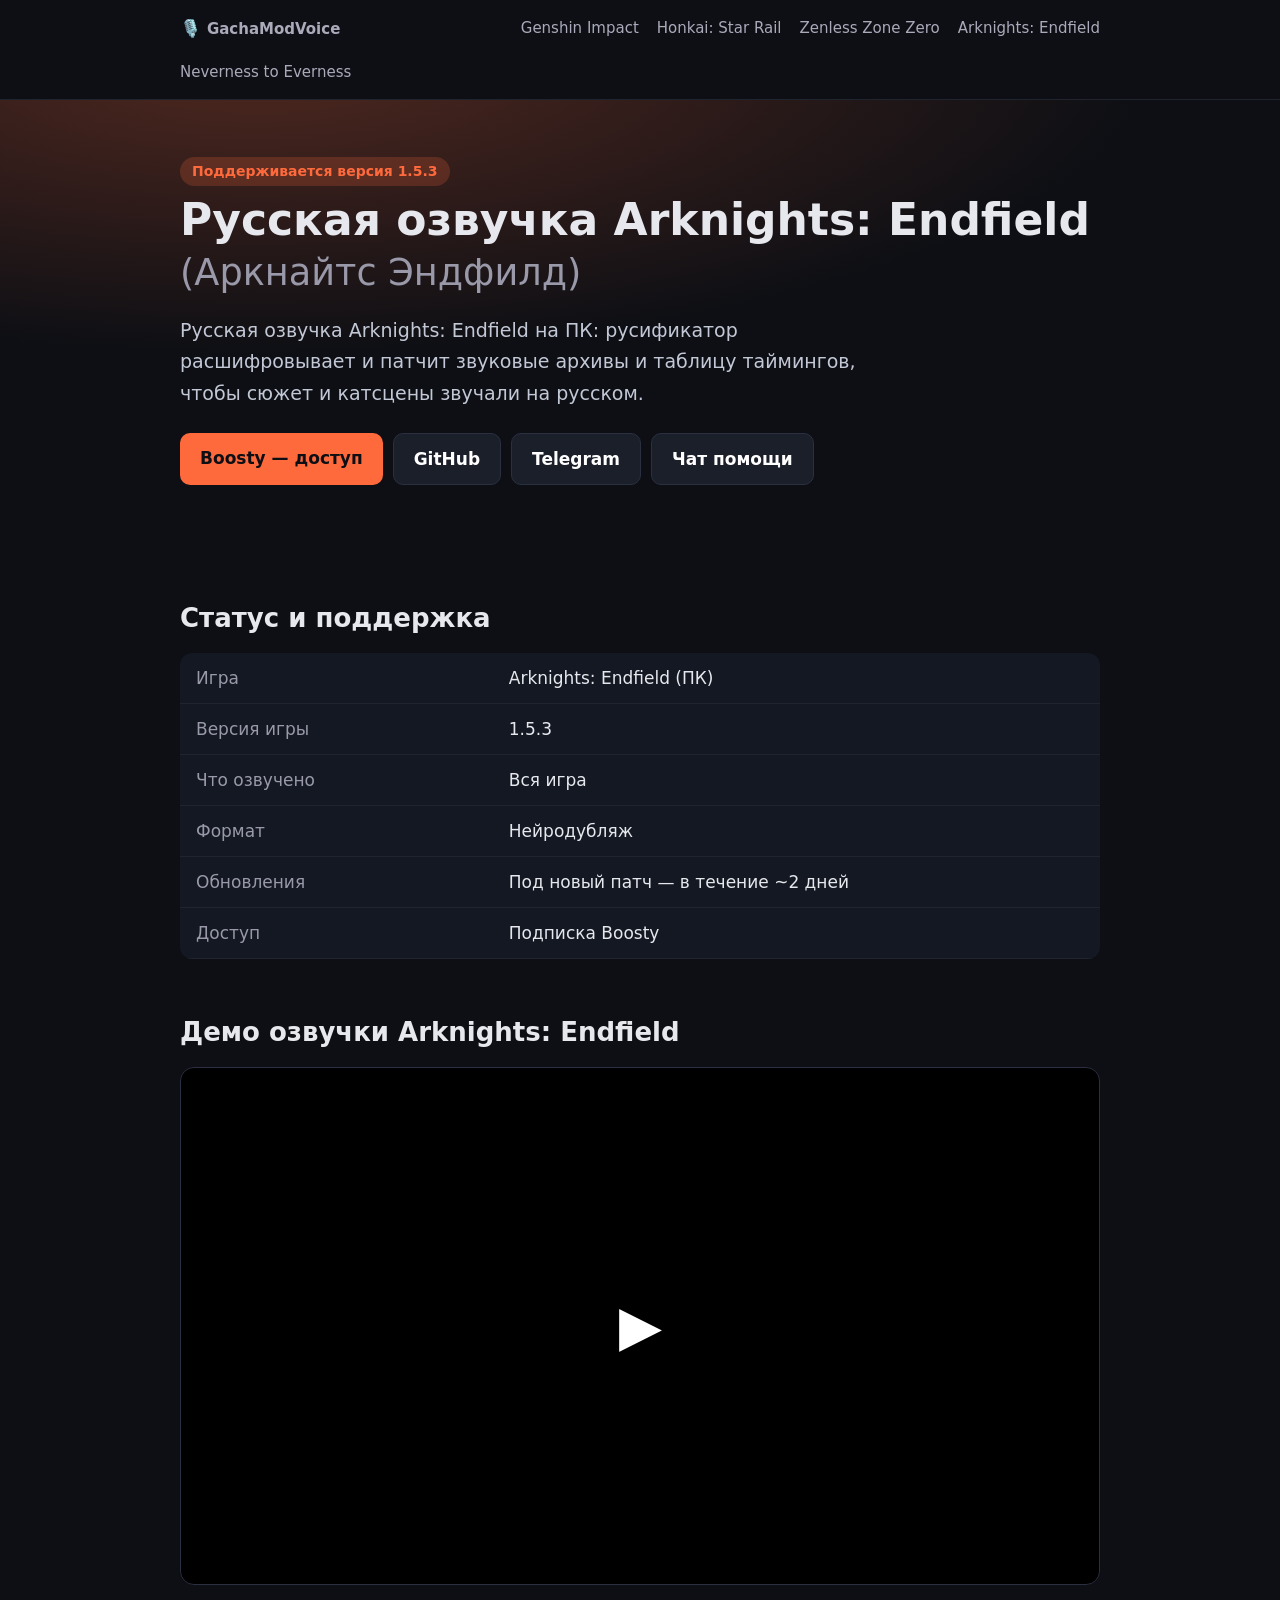
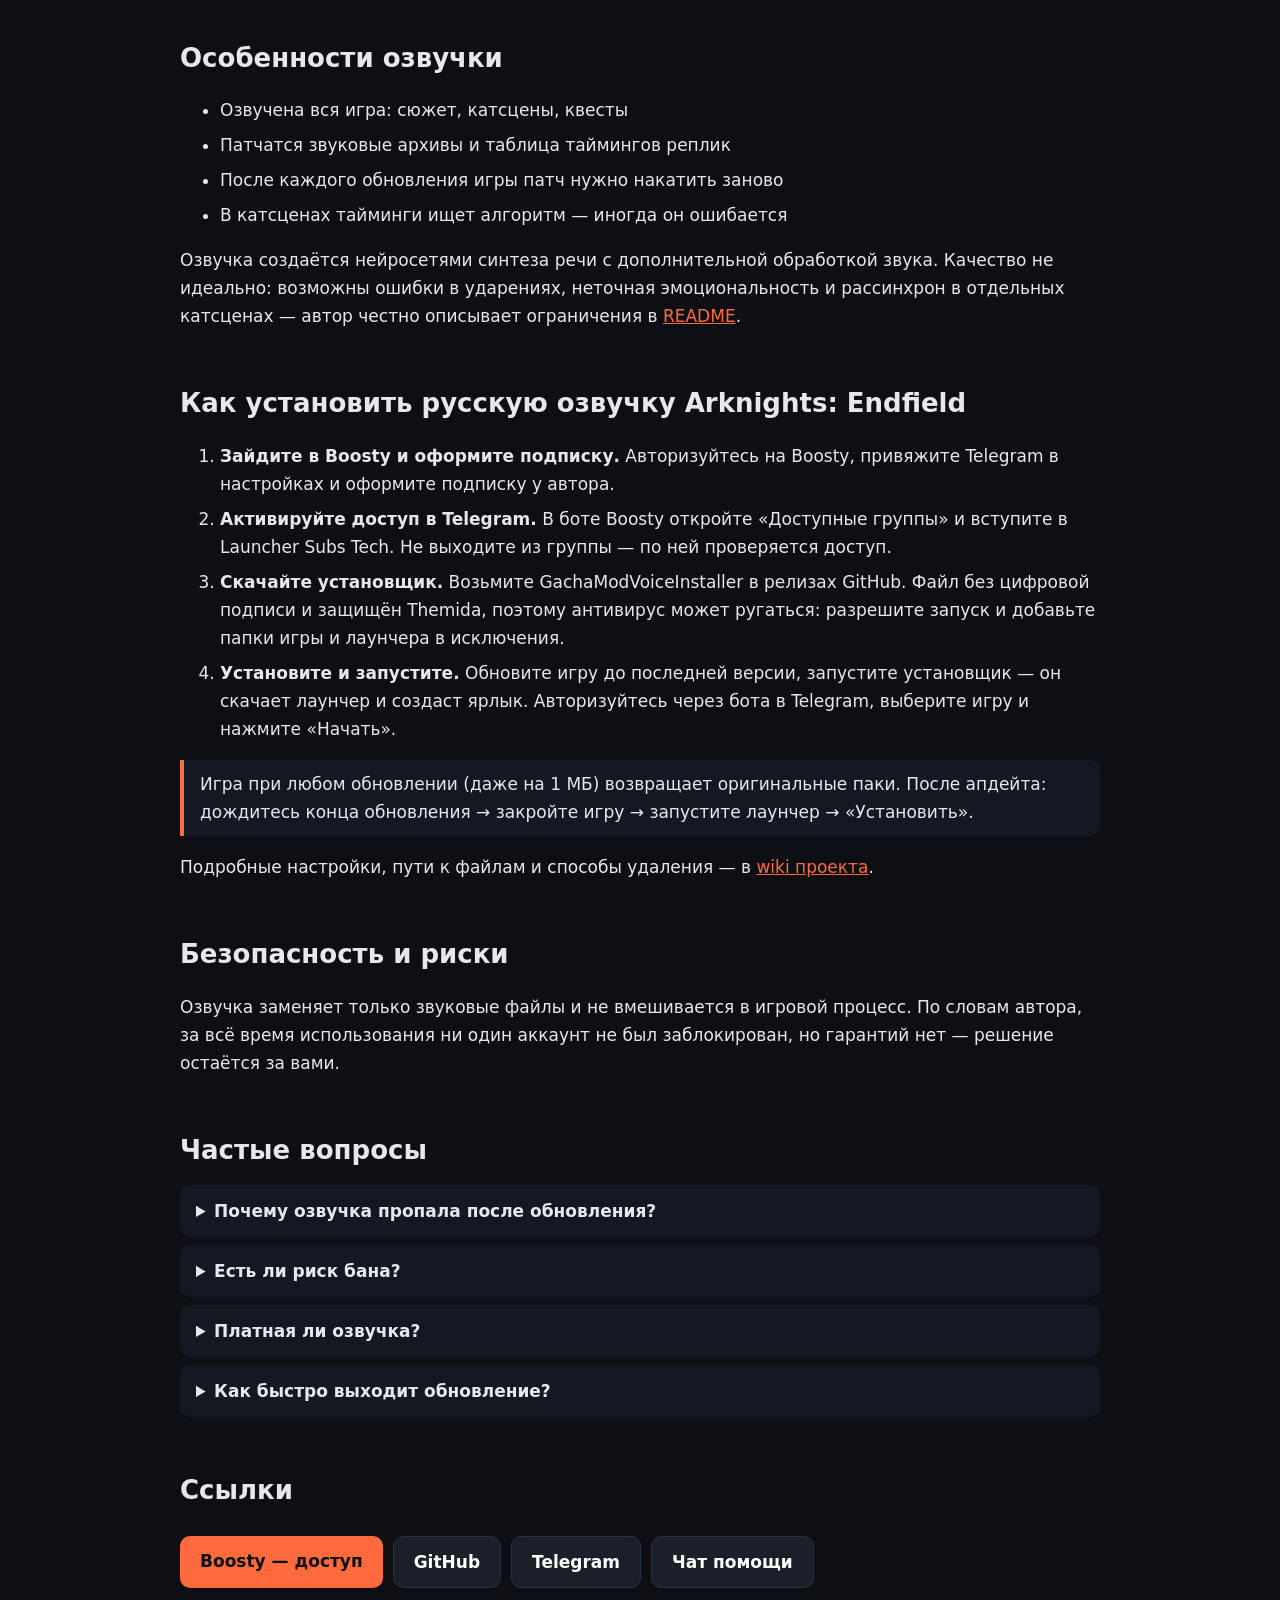
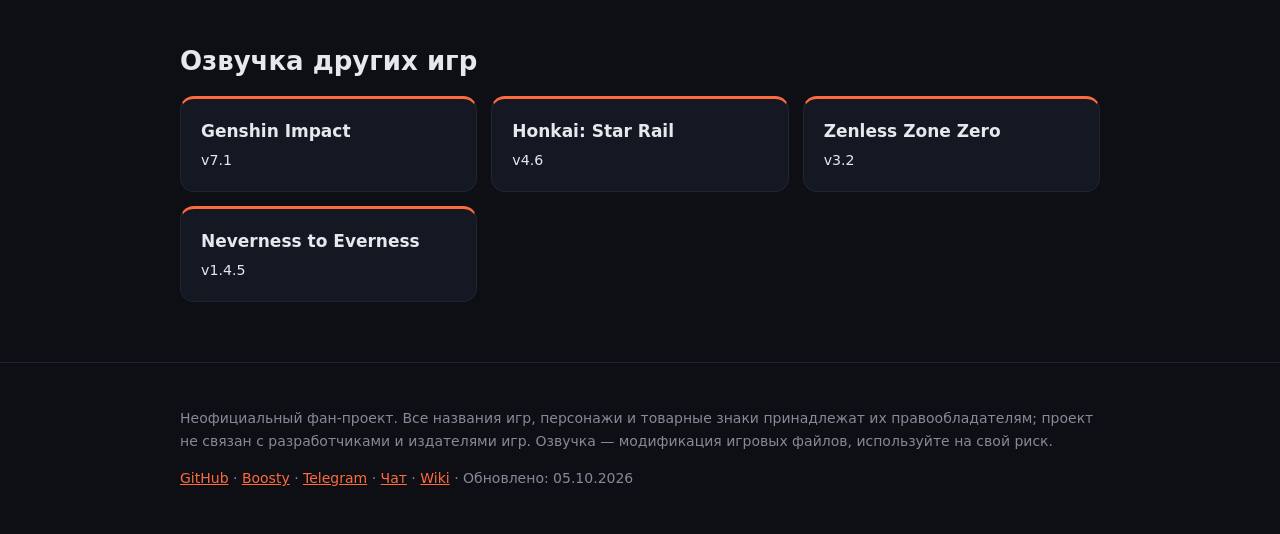
==== docs/arknights-endfield/index.html @ 2dc96213 "ап" ====
<!doctype html><html lang="ru"><head><meta charset="utf-8"><meta name="viewport" content="width=device-width,initial-scale=1">
<title>Русская озвучка Arknights: Endfield (Аркнайтс Эндфилд) на ПК — версия 1.5.3 | GachaModVoice</title><meta name="description" content="Русская нейроозвучка Arknights: Endfield на ПК: вся игра. Актуальная версия 1.5.3, демо, инструкция по установке, ссылки на Boosty, GitHub и Telegram."><link rel="canonical" href="https://kramar1337.github.io/GachaModVoice/arknights-endfield/">
<meta property="og:type" content="website"><meta property="og:locale" content="ru_RU"><meta property="og:title" content="Русская озвучка Arknights: Endfield (Аркнайтс Эндфилд) на ПК — версия 1.5.3 | GachaModVoice"><meta property="og:description" content="Русская нейроозвучка Arknights: Endfield на ПК: вся игра. Актуальная версия 1.5.3, демо, инструкция по установке, ссылки на Boosty, GitHub и Telegram."><meta property="og:url" content="https://kramar1337.github.io/GachaModVoice/arknights-endfield/">
<meta name="twitter:card" content="summary"><link rel="icon" href="data:image/svg+xml,%3Csvg xmlns='http://www.w3.org/2000/svg' viewBox='0 0 100 100'%3E%3Ctext y='.9em' font-size='90'%3E🎙️%3C/text%3E%3C/svg%3E">
<link rel="stylesheet" href="../assets/style.css"><script type="application/ld+json">[{"@context": "https://schema.org", "@type": "BreadcrumbList", "itemListElement": [{"@type": "ListItem", "position": 1, "name": "GachaModVoice", "item": "https://kramar1337.github.io/GachaModVoice/"}, {"@type": "ListItem", "position": 2, "name": "Озвучка Arknights: Endfield", "item": "https://kramar1337.github.io/GachaModVoice/arknights-endfield/"}]}, {"@context": "https://schema.org", "@type": "FAQPage", "mainEntity": [{"@type": "Question", "name": "Почему озвучка пропала после обновления?", "acceptedAnswer": {"@type": "Answer", "text": "Игра проверяет паки при каждом обновлении и возвращает оригинал. Закройте игру и снова нажмите «Установить» в лаунчере."}}, {"@type": "Question", "name": "Есть ли риск бана?", "acceptedAnswer": {"@type": "Answer", "text": "Hypergryph проверяет файлы чаще и по хешу, предупредительного бана, по словам автора, нет: при несовпадении игра обычно докачивает файлы. Гарантий нет."}}, {"@type": "Question", "name": "Платная ли озвучка?", "acceptedAnswer": {"@type": "Answer", "text": "Да, доступ к лаунчеру и готовым озвучкам открывает подписка на Boosty: она покрывает серверы, железо и разработку. Создателям контента автор выдаёт доступ бесплатно."}}, {"@type": "Question", "name": "Как быстро выходит обновление?", "acceptedAnswer": {"@type": "Answer", "text": "Когда выходит новая версия игры, озвучка обновляется под неё в течение примерно 2 дней."}}]}, {"@context": "https://schema.org", "@type": "WebPage", "name": "Русская озвучка Arknights: Endfield (Аркнайтс Эндфилд) на ПК — версия 1.5.3 | GachaModVoice", "description": "Русская нейроозвучка Arknights: Endfield на ПК: вся игра. Актуальная версия 1.5.3, демо, инструкция по установке, ссылки на Boosty, GitHub и Telegram.", "inLanguage": "ru", "dateModified": "2026-10-05", "url": "https://kramar1337.github.io/GachaModVoice/arknights-endfield/"}]</script></head><body><style>:root{--a:#ff6a3d}</style><header class="t"><div class="w"><b>🎙️ <a href="../">GachaModVoice</a></b><a href="../genshin-impact/">Genshin Impact</a><a href="../honkai-star-rail/">Honkai: Star Rail</a><a href="../zenless-zone-zero/">Zenless Zone Zero</a><a href="../arknights-endfield/">Arknights: Endfield</a><a href="../neverness-to-everness/">Neverness to Everness</a></div></header><main><section class="hero"><div class="w"><span class="badge">Поддерживается версия 1.5.3</span>
<h1>Русская озвучка Arknights: Endfield <small style="font-weight:400;color:#99a">(Аркнайтс Эндфилд)</small></h1><p class="lead">Русская озвучка Arknights: Endfield на ПК: русификатор расшифровывает и патчит звуковые архивы и таблицу таймингов, чтобы сюжет и катсцены звучали на русском.</p><div class="btns"><a class="btn p" href="https://boosty.to/kramar1337">Boosty — доступ</a><a class="btn" href="https://github.com/Kramar1337/GachaModVoice">GitHub</a><a class="btn" href="https://t.me/GachaModVoice">Telegram</a><a class="btn" href="https://t.me/GachaModVoiceChat">Чат помощи</a></div></div></section><div class="w">
<h2>Статус и поддержка</h2><table><tr><td>Игра</td><td>Arknights: Endfield (ПК)</td></tr><tr><td>Версия игры</td><td>1.5.3</td></tr><tr><td>Что озвучено</td><td>Вся игра</td></tr><tr><td>Формат</td><td>Нейродубляж</td></tr><tr><td>Обновления</td><td>Под новый патч — в течение ~2 дней</td></tr><tr><td>Доступ</td><td>Подписка Boosty</td></tr></table>
<h2>Демо озвучки Arknights: Endfield</h2><div class="demo" data-id="i5fQupyBqkA" style="background-image:url(https://i.ytimg.com/vi/i5fQupyBqkA/hqdefault.jpg)"><button aria-label="Смотреть демо озвучки Arknights: Endfield">▶</button></div>
<h2>Особенности озвучки</h2><ul class="f"><li>Озвучена вся игра: сюжет, катсцены, квесты</li><li>Патчатся звуковые архивы и таблица таймингов реплик</li><li>После каждого обновления игры патч нужно накатить заново</li><li>В катсценах тайминги ищет алгоритм — иногда он ошибается</li></ul>
<p>Озвучка создаётся нейросетями синтеза речи с дополнительной обработкой звука. Качество не идеально: возможны ошибки в ударениях, неточная эмоциональность и рассинхрон в отдельных катсценах — автор честно описывает ограничения в <a href="https://github.com/Kramar1337/GachaModVoice#readme">README</a>.</p>
<h2>Как установить русскую озвучку Arknights: Endfield</h2><ol><li><b>Зайдите в Boosty и оформите подписку.</b> Авторизуйтесь на Boosty, привяжите Telegram в настройках и оформите подписку у автора.</li><li><b>Активируйте доступ в Telegram.</b> В боте Boosty откройте «Доступные группы» и вступите в Launcher Subs Tech. Не выходите из группы — по ней проверяется доступ.</li><li><b>Скачайте установщик.</b> Возьмите GachaModVoiceInstaller в релизах GitHub. Файл без цифровой подписи и защищён Themida, поэтому антивирус может ругаться: разрешите запуск и добавьте папки игры и лаунчера в исключения.</li><li><b>Установите и запустите.</b> Обновите игру до последней версии, запустите установщик — он скачает лаунчер и создаст ярлык. Авторизуйтесь через бота в Telegram, выберите игру и нажмите «Начать».</li></ol><div class="note">Игра при любом обновлении (даже на 1 МБ) возвращает оригинальные паки. После апдейта: дождитесь конца обновления → закройте игру → запустите лаунчер → «Установить».</div>
<p>Подробные настройки, пути к файлам и способы удаления — в <a href="https://github.com/Kramar1337/GachaModVoice/wiki">wiki проекта</a>.</p>
<h2>Безопасность и риски</h2><p>Озвучка заменяет только звуковые файлы и не вмешивается в игровой процесс. По словам автора, за всё время использования ни один аккаунт не был заблокирован, но гарантий нет — решение остаётся за вами.</p>
<h2>Частые вопросы</h2><details><summary>Почему озвучка пропала после обновления?</summary><p>Игра проверяет паки при каждом обновлении и возвращает оригинал. Закройте игру и снова нажмите «Установить» в лаунчере.</p></details><details><summary>Есть ли риск бана?</summary><p>Hypergryph проверяет файлы чаще и по хешу, предупредительного бана, по словам автора, нет: при несовпадении игра обычно докачивает файлы. Гарантий нет.</p></details><details><summary>Платная ли озвучка?</summary><p>Да, доступ к лаунчеру и готовым озвучкам открывает подписка на Boosty: она покрывает серверы, железо и разработку. Создателям контента автор выдаёт доступ бесплатно.</p></details><details><summary>Как быстро выходит обновление?</summary><p>Когда выходит новая версия игры, озвучка обновляется под неё в течение примерно 2 дней.</p></details><h2>Ссылки</h2><div class="btns"><a class="btn p" href="https://boosty.to/kramar1337">Boosty — доступ</a><a class="btn" href="https://github.com/Kramar1337/GachaModVoice">GitHub</a><a class="btn" href="https://t.me/GachaModVoice">Telegram</a><a class="btn" href="https://t.me/GachaModVoiceChat">Чат помощи</a></div>
<h2>Озвучка других игр</h2><div class="grid" style="--c:#ff6a3d"><a class="card" href="../genshin-impact/"><b>Genshin Impact</b><br><small>v7.1</small></a><a class="card" href="../honkai-star-rail/"><b>Honkai: Star Rail</b><br><small>v4.6</small></a><a class="card" href="../zenless-zone-zero/"><b>Zenless Zone Zero</b><br><small>v3.2</small></a><a class="card" href="../neverness-to-everness/"><b>Neverness to Everness</b><br><small>v1.4.5</small></a></div></div></main><footer><div class="w"><p>Неофициальный фан-проект. Все названия игр, персонажи и товарные знаки принадлежат их правообладателям; проект не связан с разработчиками и издателями игр. Озвучка — модификация игровых файлов, используйте на свой риск.</p>
<p><a href="https://github.com/Kramar1337/GachaModVoice">GitHub</a> · <a href="https://boosty.to/kramar1337">Boosty</a> · <a href="https://t.me/GachaModVoice">Telegram</a> · <a href="https://t.me/GachaModVoiceChat">Чат</a> · <a href="https://github.com/Kramar1337/GachaModVoice/wiki">Wiki</a> · Обновлено: 05.10.2026</p></div></footer></body></html><script>document.querySelectorAll('.demo').forEach(function(e){e.onclick=function(){e.innerHTML='<iframe src="https://www.youtube-nocookie.com/embed/'+e.dataset.id+'?autoplay=1" allow="autoplay;encrypted-media;fullscreen" allowfullscreen title="Демо озвучки"></iframe>'}})</script>
---- docs/assets/style.css ----
*{box-sizing:border-box}html{scroll-behavior:smooth}body{margin:0;font:17px/1.65 system-ui,-apple-system,"Segoe UI",Roboto,sans-serif;background:#0d0f14;color:#e6e8ee}
:root{--a:#8b9bff}a{color:var(--a)}.w{max-width:960px;margin:0 auto;padding:0 20px}
header.t{border-bottom:1px solid #20242e}header.t .w{display:flex;gap:18px;align-items:center;flex-wrap:wrap;padding:14px 20px}
header.t b{margin-right:auto}header.t a{color:#aab;text-decoration:none;font-size:15px}
.hero{padding:56px 0 36px;background:radial-gradient(900px 300px at 20% -10%,color-mix(in srgb,var(--a) 28%,transparent),transparent)}
h1{font-size:clamp(28px,5vw,44px);line-height:1.15;margin:.2em 0}h2{margin:2em 0 .5em;font-size:26px}
.lead{font-size:19px;color:#c3c8d6;max-width:720px}.badge{display:inline-block;padding:3px 12px;border-radius:99px;background:color-mix(in srgb,var(--a) 20%,transparent);color:var(--a);font-size:14px;font-weight:600}
.btns{display:flex;gap:10px;flex-wrap:wrap;margin:24px 0}.btn{padding:11px 20px;border-radius:10px;background:#1b1f2a;color:#fff;text-decoration:none;font-weight:600;border:1px solid #2a3040}
.btn.p{background:var(--a);color:#0d0f14;border:0}.btn:hover{filter:brightness(1.15)}
table{width:100%;border-collapse:collapse;background:#141822;border-radius:12px;overflow:hidden}td{padding:11px 16px;border-bottom:1px solid #20242e}td:first-child{color:#99a;width:34%}
.demo{position:relative;aspect-ratio:16/9;background:#000 center/cover;border-radius:14px;overflow:hidden;border:1px solid #2a3040}.demo button{position:absolute;inset:0;width:100%;border:0;background:rgba(0,0,0,.35);color:#fff;font-size:56px;cursor:pointer}.demo iframe{width:100%;height:100%;border:0}
ul.f li,ol li{margin:.4em 0}.card{background:#141822;border:1px solid #20242e;border-radius:14px;padding:18px 20px}
.note{border-left:4px solid var(--a);padding:10px 16px;background:#141822;border-radius:0 10px 10px 0;margin:16px 0}
details{background:#141822;border-radius:10px;padding:12px 16px;margin:8px 0}summary{cursor:pointer;font-weight:600}
.grid{display:grid;grid-template-columns:repeat(auto-fit,minmax(260px,1fr));gap:14px}.grid a.card{text-decoration:none;color:inherit;border-top:3px solid var(--c)}.grid a.card:hover{background:#1a1f2b}
footer{margin-top:60px;padding:30px 0;border-top:1px solid #20242e;color:#889;font-size:14px}
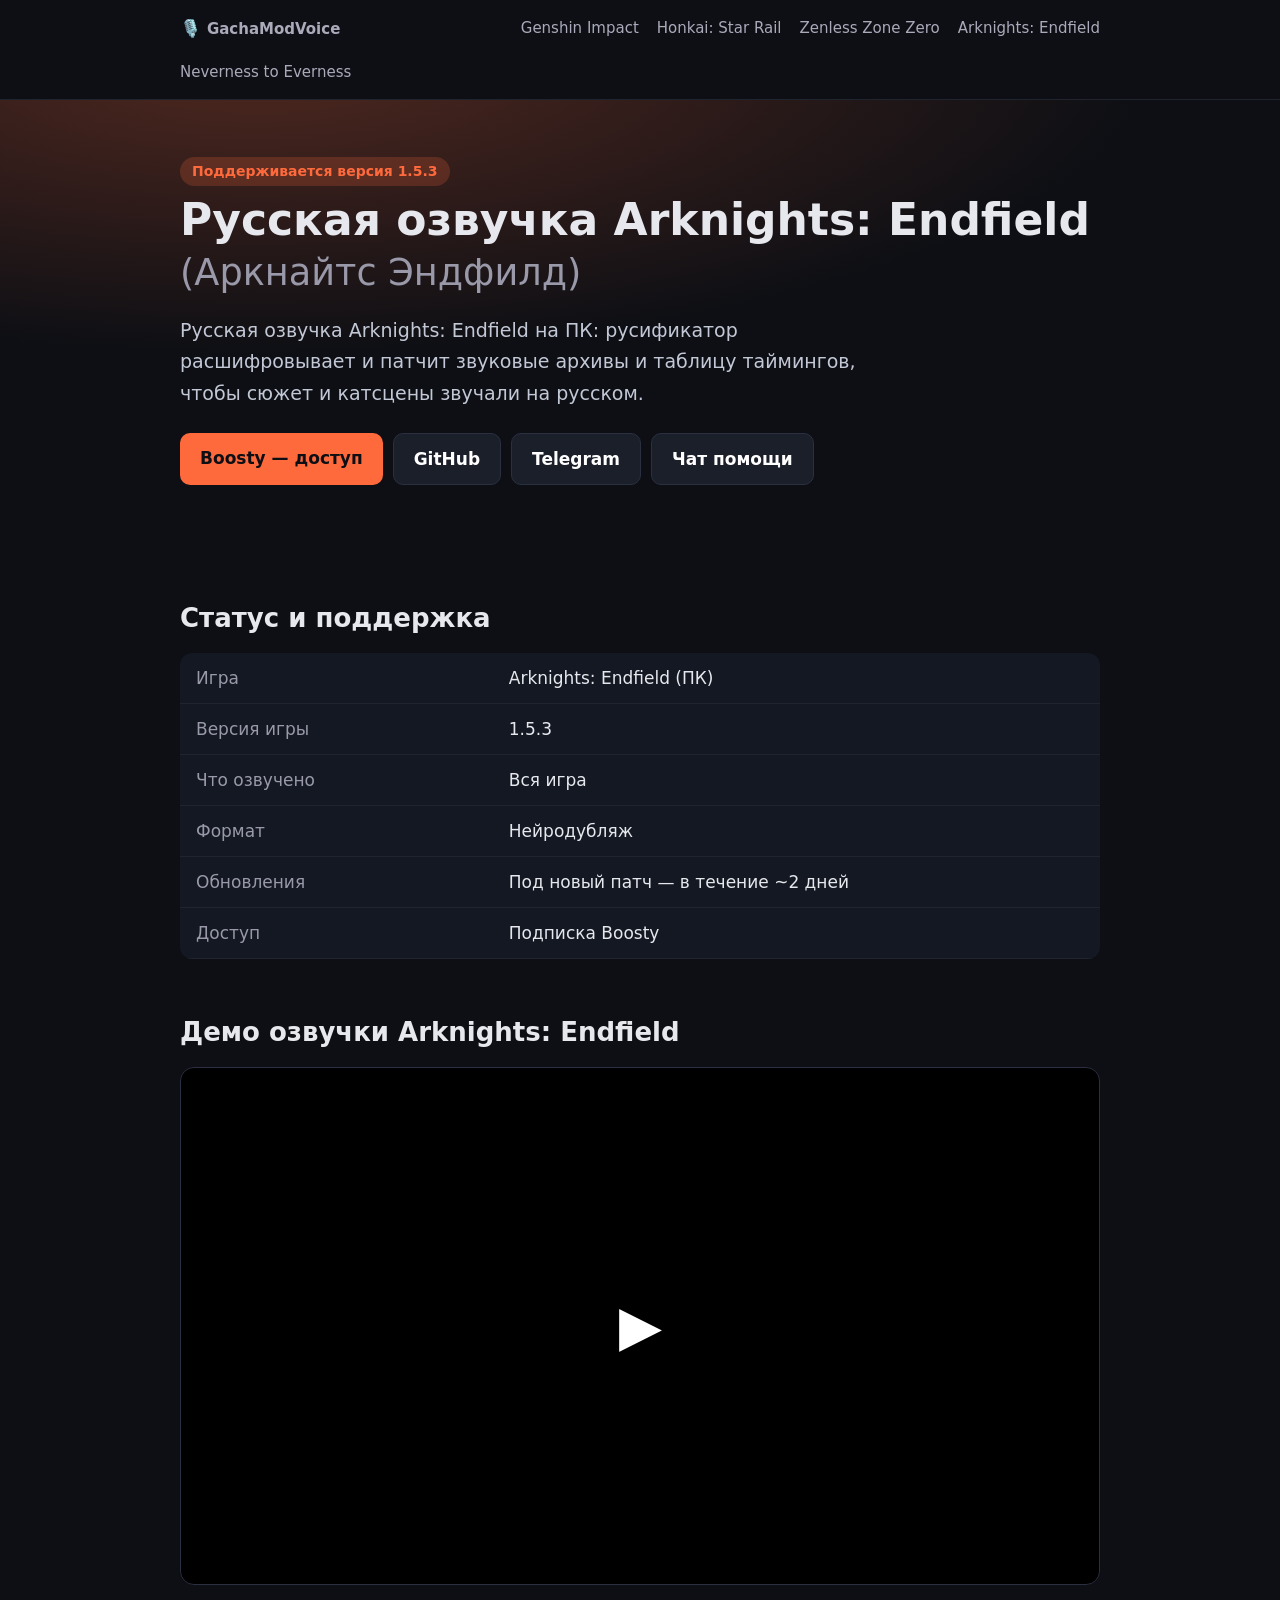
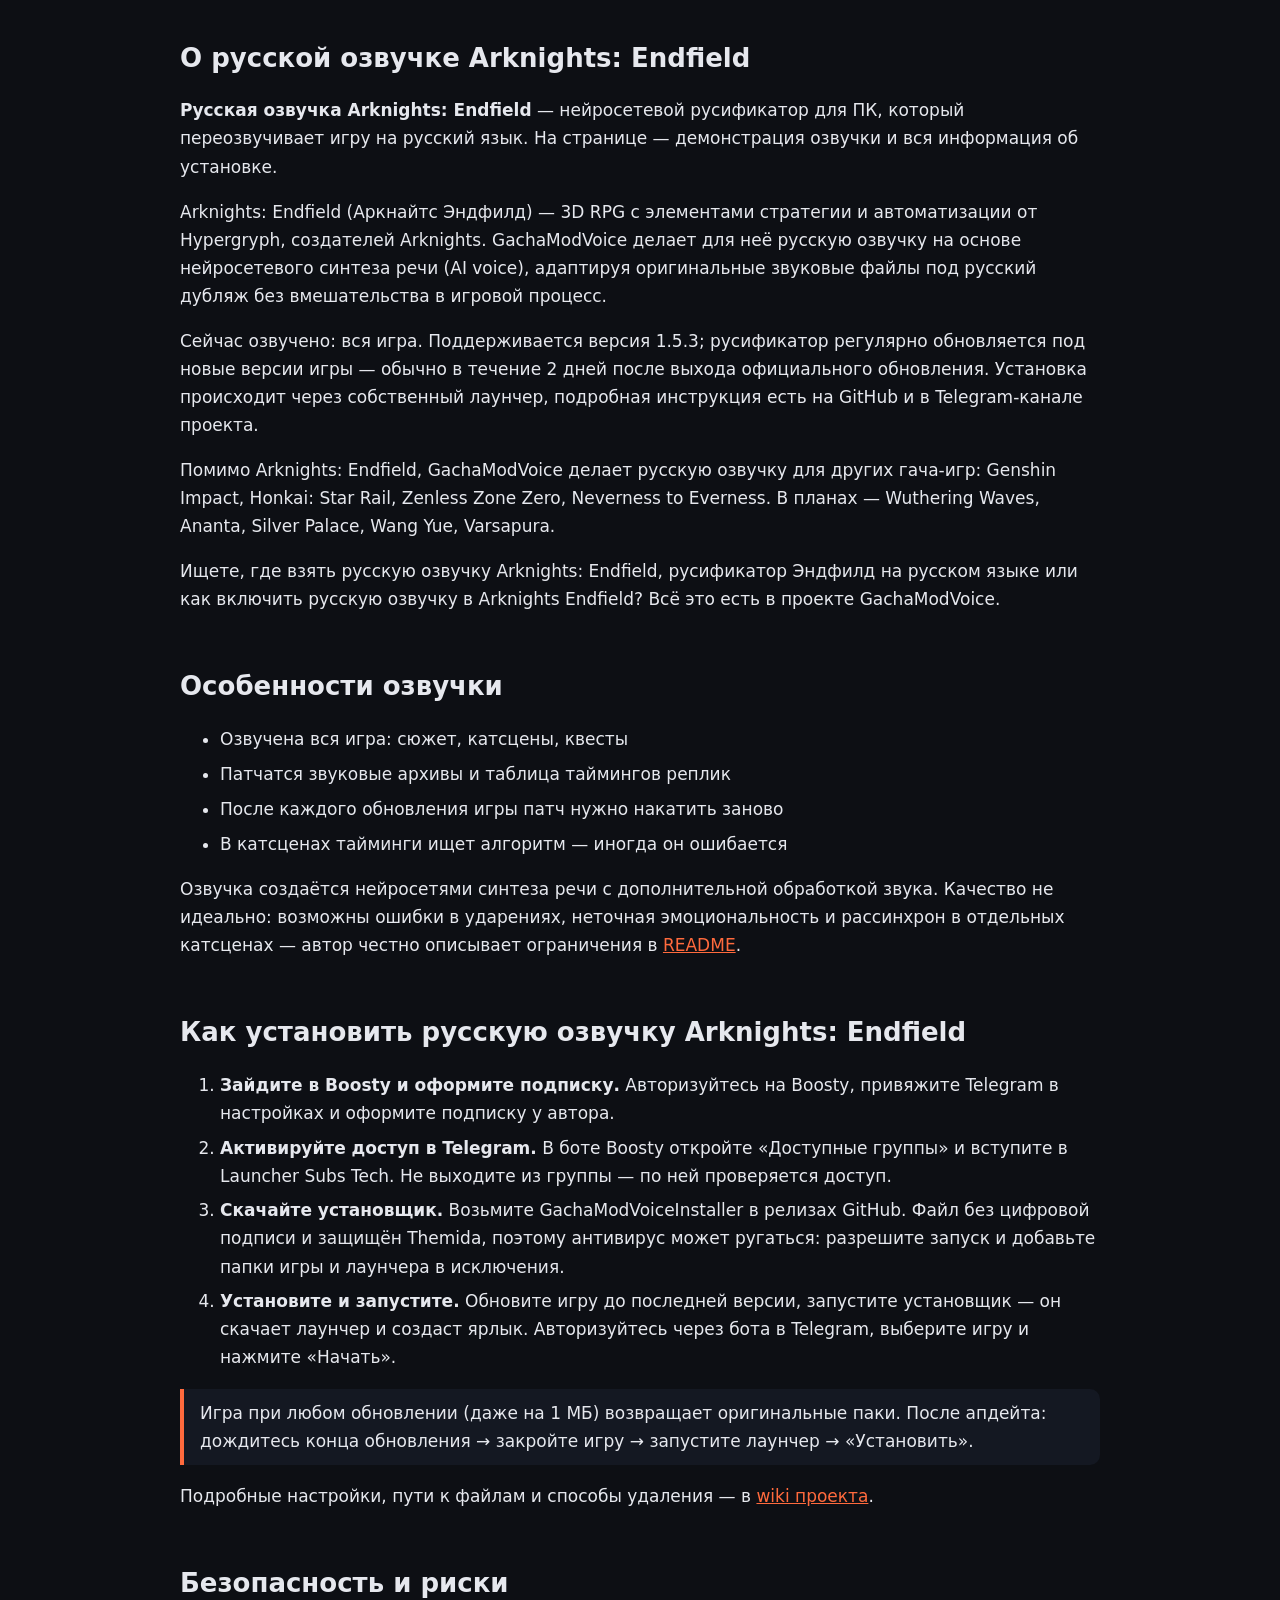
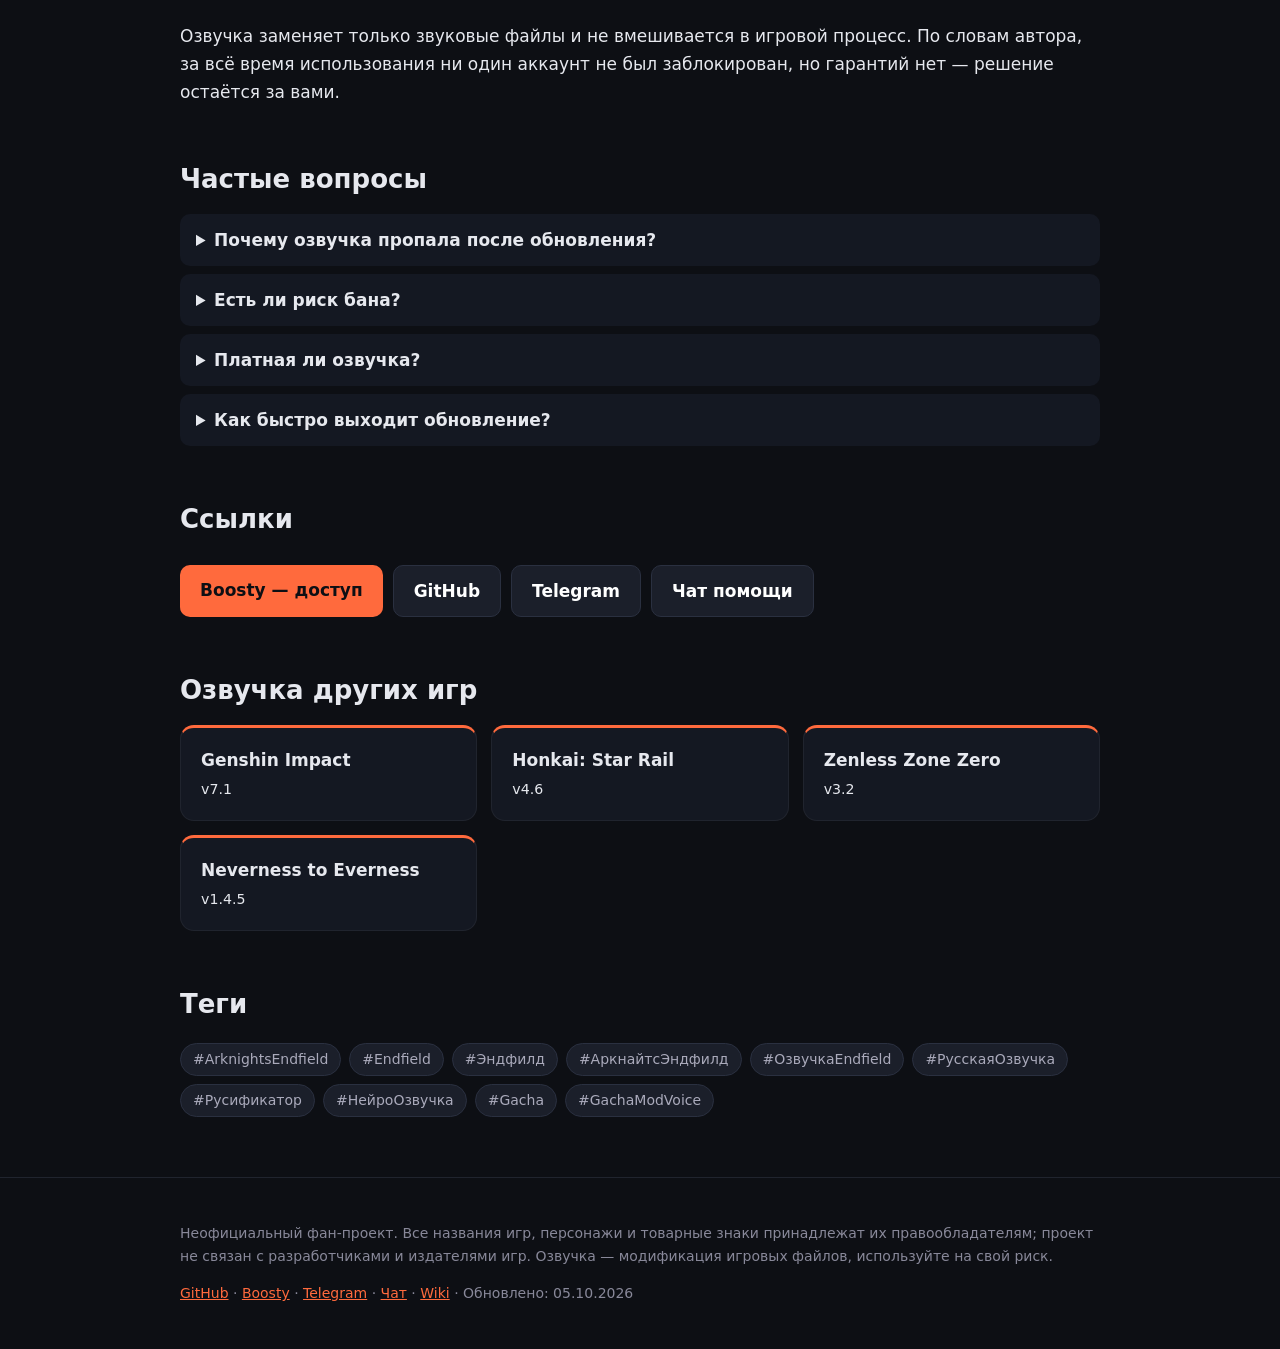
==== commit 6f8dc60c: "уп" ====
--- a/docs/arknights-endfield/index.html
+++ b/docs/arknights-endfield/index.html
@@ -5,12 +5,12 @@
 <link rel="stylesheet" href="../assets/style.css"><script type="application/ld+json">[{"@context": "https://schema.org", "@type": "BreadcrumbList", "itemListElement": [{"@type": "ListItem", "position": 1, "name": "GachaModVoice", "item": "https://kramar1337.github.io/GachaModVoice/"}, {"@type": "ListItem", "position": 2, "name": "Озвучка Arknights: Endfield", "item": "https://kramar1337.github.io/GachaModVoice/arknights-endfield/"}]}, {"@context": "https://schema.org", "@type": "FAQPage", "mainEntity": [{"@type": "Question", "name": "Почему озвучка пропала после обновления?", "acceptedAnswer": {"@type": "Answer", "text": "Игра проверяет паки при каждом обновлении и возвращает оригинал. Закройте игру и снова нажмите «Установить» в лаунчере."}}, {"@type": "Question", "name": "Есть ли риск бана?", "acceptedAnswer": {"@type": "Answer", "text": "Hypergryph проверяет файлы чаще и по хешу, предупредительного бана, по словам автора, нет: при несовпадении игра обычно докачивает файлы. Гарантий нет."}}, {"@type": "Question", "name": "Платная ли озвучка?", "acceptedAnswer": {"@type": "Answer", "text": "Да, доступ к лаунчеру и готовым озвучкам открывает подписка на Boosty: она покрывает серверы, железо и разработку. Создателям контента автор выдаёт доступ бесплатно."}}, {"@type": "Question", "name": "Как быстро выходит обновление?", "acceptedAnswer": {"@type": "Answer", "text": "Когда выходит новая версия игры, озвучка обновляется под неё в течение примерно 2 дней."}}]}, {"@context": "https://schema.org", "@type": "WebPage", "name": "Русская озвучка Arknights: Endfield (Аркнайтс Эндфилд) на ПК — версия 1.5.3 | GachaModVoice", "description": "Русская нейроозвучка Arknights: Endfield на ПК: вся игра. Актуальная версия 1.5.3, демо, инструкция по установке, ссылки на Boosty, GitHub и Telegram.", "inLanguage": "ru", "dateModified": "2026-10-05", "url": "https://kramar1337.github.io/GachaModVoice/arknights-endfield/"}]</script></head><body><style>:root{--a:#ff6a3d}</style><header class="t"><div class="w"><b>🎙️ <a href="../">GachaModVoice</a></b><a href="../genshin-impact/">Genshin Impact</a><a href="../honkai-star-rail/">Honkai: Star Rail</a><a href="../zenless-zone-zero/">Zenless Zone Zero</a><a href="../arknights-endfield/">Arknights: Endfield</a><a href="../neverness-to-everness/">Neverness to Everness</a></div></header><main><section class="hero"><div class="w"><span class="badge">Поддерживается версия 1.5.3</span>
 <h1>Русская озвучка Arknights: Endfield <small style="font-weight:400;color:#99a">(Аркнайтс Эндфилд)</small></h1><p class="lead">Русская озвучка Arknights: Endfield на ПК: русификатор расшифровывает и патчит звуковые архивы и таблицу таймингов, чтобы сюжет и катсцены звучали на русском.</p><div class="btns"><a class="btn p" href="https://boosty.to/kramar1337">Boosty — доступ</a><a class="btn" href="https://github.com/Kramar1337/GachaModVoice">GitHub</a><a class="btn" href="https://t.me/GachaModVoice">Telegram</a><a class="btn" href="https://t.me/GachaModVoiceChat">Чат помощи</a></div></div></section><div class="w">
 <h2>Статус и поддержка</h2><table><tr><td>Игра</td><td>Arknights: Endfield (ПК)</td></tr><tr><td>Версия игры</td><td>1.5.3</td></tr><tr><td>Что озвучено</td><td>Вся игра</td></tr><tr><td>Формат</td><td>Нейродубляж</td></tr><tr><td>Обновления</td><td>Под новый патч — в течение ~2 дней</td></tr><tr><td>Доступ</td><td>Подписка Boosty</td></tr></table>
-<h2>Демо озвучки Arknights: Endfield</h2><div class="demo" data-id="i5fQupyBqkA" style="background-image:url(https://i.ytimg.com/vi/i5fQupyBqkA/hqdefault.jpg)"><button aria-label="Смотреть демо озвучки Arknights: Endfield">▶</button></div>
-<h2>Особенности озвучки</h2><ul class="f"><li>Озвучена вся игра: сюжет, катсцены, квесты</li><li>Патчатся звуковые архивы и таблица таймингов реплик</li><li>После каждого обновления игры патч нужно накатить заново</li><li>В катсценах тайминги ищет алгоритм — иногда он ошибается</li></ul>
+<h2>Демо озвучки Arknights: Endfield</h2><div class="demo" data-id="ivPULyW8lEM" style="background-image:url(https://i.ytimg.com/vi/ivPULyW8lEM/hqdefault.jpg)"><button aria-label="Смотреть демо озвучки Arknights: Endfield">▶</button></div>
+<h2>О русской озвучке Arknights: Endfield</h2><p><b>Русская озвучка Arknights: Endfield</b> — нейросетевой русификатор для ПК, который переозвучивает игру на русский язык. На странице — демонстрация озвучки и вся информация об установке.</p><p>Arknights: Endfield (Аркнайтс Эндфилд) — 3D RPG с элементами стратегии и автоматизации от Hypergryph, создателей Arknights. GachaModVoice делает для неё русскую озвучку на основе нейросетевого синтеза речи (AI voice), адаптируя оригинальные звуковые файлы под русский дубляж без вмешательства в игровой процесс.</p><p>Сейчас озвучено: вся игра. Поддерживается версия 1.5.3; русификатор регулярно обновляется под новые версии игры — обычно в течение 2 дней после выхода официального обновления. Установка происходит через собственный лаунчер, подробная инструкция есть на GitHub и в Telegram-канале проекта.</p><p>Помимо Arknights: Endfield, GachaModVoice делает русскую озвучку для других гача-игр: Genshin Impact, Honkai: Star Rail, Zenless Zone Zero, Neverness to Everness. В планах — Wuthering Waves, Ananta, Silver Palace, Wang Yue, Varsapura.</p><p>Ищете, где взять русскую озвучку Arknights: Endfield, русификатор Эндфилд на русском языке или как включить русскую озвучку в Arknights Endfield? Всё это есть в проекте GachaModVoice.</p><h2>Особенности озвучки</h2><ul class="f"><li>Озвучена вся игра: сюжет, катсцены, квесты</li><li>Патчатся звуковые архивы и таблица таймингов реплик</li><li>После каждого обновления игры патч нужно накатить заново</li><li>В катсценах тайминги ищет алгоритм — иногда он ошибается</li></ul>
 <p>Озвучка создаётся нейросетями синтеза речи с дополнительной обработкой звука. Качество не идеально: возможны ошибки в ударениях, неточная эмоциональность и рассинхрон в отдельных катсценах — автор честно описывает ограничения в <a href="https://github.com/Kramar1337/GachaModVoice#readme">README</a>.</p>
 <h2>Как установить русскую озвучку Arknights: Endfield</h2><ol><li><b>Зайдите в Boosty и оформите подписку.</b> Авторизуйтесь на Boosty, привяжите Telegram в настройках и оформите подписку у автора.</li><li><b>Активируйте доступ в Telegram.</b> В боте Boosty откройте «Доступные группы» и вступите в Launcher Subs Tech. Не выходите из группы — по ней проверяется доступ.</li><li><b>Скачайте установщик.</b> Возьмите GachaModVoiceInstaller в релизах GitHub. Файл без цифровой подписи и защищён Themida, поэтому антивирус может ругаться: разрешите запуск и добавьте папки игры и лаунчера в исключения.</li><li><b>Установите и запустите.</b> Обновите игру до последней версии, запустите установщик — он скачает лаунчер и создаст ярлык. Авторизуйтесь через бота в Telegram, выберите игру и нажмите «Начать».</li></ol><div class="note">Игра при любом обновлении (даже на 1 МБ) возвращает оригинальные паки. После апдейта: дождитесь конца обновления → закройте игру → запустите лаунчер → «Установить».</div>
 <p>Подробные настройки, пути к файлам и способы удаления — в <a href="https://github.com/Kramar1337/GachaModVoice/wiki">wiki проекта</a>.</p>
 <h2>Безопасность и риски</h2><p>Озвучка заменяет только звуковые файлы и не вмешивается в игровой процесс. По словам автора, за всё время использования ни один аккаунт не был заблокирован, но гарантий нет — решение остаётся за вами.</p>
 <h2>Частые вопросы</h2><details><summary>Почему озвучка пропала после обновления?</summary><p>Игра проверяет паки при каждом обновлении и возвращает оригинал. Закройте игру и снова нажмите «Установить» в лаунчере.</p></details><details><summary>Есть ли риск бана?</summary><p>Hypergryph проверяет файлы чаще и по хешу, предупредительного бана, по словам автора, нет: при несовпадении игра обычно докачивает файлы. Гарантий нет.</p></details><details><summary>Платная ли озвучка?</summary><p>Да, доступ к лаунчеру и готовым озвучкам открывает подписка на Boosty: она покрывает серверы, железо и разработку. Создателям контента автор выдаёт доступ бесплатно.</p></details><details><summary>Как быстро выходит обновление?</summary><p>Когда выходит новая версия игры, озвучка обновляется под неё в течение примерно 2 дней.</p></details><h2>Ссылки</h2><div class="btns"><a class="btn p" href="https://boosty.to/kramar1337">Boosty — доступ</a><a class="btn" href="https://github.com/Kramar1337/GachaModVoice">GitHub</a><a class="btn" href="https://t.me/GachaModVoice">Telegram</a><a class="btn" href="https://t.me/GachaModVoiceChat">Чат помощи</a></div>
-<h2>Озвучка других игр</h2><div class="grid" style="--c:#ff6a3d"><a class="card" href="../genshin-impact/"><b>Genshin Impact</b><br><small>v7.1</small></a><a class="card" href="../honkai-star-rail/"><b>Honkai: Star Rail</b><br><small>v4.6</small></a><a class="card" href="../zenless-zone-zero/"><b>Zenless Zone Zero</b><br><small>v3.2</small></a><a class="card" href="../neverness-to-everness/"><b>Neverness to Everness</b><br><small>v1.4.5</small></a></div></div></main><footer><div class="w"><p>Неофициальный фан-проект. Все названия игр, персонажи и товарные знаки принадлежат их правообладателям; проект не связан с разработчиками и издателями игр. Озвучка — модификация игровых файлов, используйте на свой риск.</p>
+<h2>Озвучка других игр</h2><div class="grid" style="--c:#ff6a3d"><a class="card" href="../genshin-impact/"><b>Genshin Impact</b><br><small>v7.1</small></a><a class="card" href="../honkai-star-rail/"><b>Honkai: Star Rail</b><br><small>v4.6</small></a><a class="card" href="../zenless-zone-zero/"><b>Zenless Zone Zero</b><br><small>v3.2</small></a><a class="card" href="../neverness-to-everness/"><b>Neverness to Everness</b><br><small>v1.4.5</small></a></div><h2>Теги</h2><p class="tags"><span>#ArknightsEndfield</span><span>#Endfield</span><span>#Эндфилд</span><span>#АркнайтсЭндфилд</span><span>#ОзвучкаEndfield</span><span>#РусскаяОзвучка</span><span>#Русификатор</span><span>#НейроОзвучка</span><span>#Gacha</span><span>#GachaModVoice</span></p></div></main><footer><div class="w"><p>Неофициальный фан-проект. Все названия игр, персонажи и товарные знаки принадлежат их правообладателям; проект не связан с разработчиками и издателями игр. Озвучка — модификация игровых файлов, используйте на свой риск.</p>
 <p><a href="https://github.com/Kramar1337/GachaModVoice">GitHub</a> · <a href="https://boosty.to/kramar1337">Boosty</a> · <a href="https://t.me/GachaModVoice">Telegram</a> · <a href="https://t.me/GachaModVoiceChat">Чат</a> · <a href="https://github.com/Kramar1337/GachaModVoice/wiki">Wiki</a> · Обновлено: 05.10.2026</p></div></footer></body></html><script>document.querySelectorAll('.demo').forEach(function(e){e.onclick=function(){e.innerHTML='<iframe src="https://www.youtube-nocookie.com/embed/'+e.dataset.id+'?autoplay=1" allow="autoplay;encrypted-media;fullscreen" allowfullscreen title="Демо озвучки"></iframe>'}})</script>
--- a/docs/assets/style.css
+++ b/docs/assets/style.css
@@ -13,4 +13,5 @@
 .note{border-left:4px solid var(--a);padding:10px 16px;background:#141822;border-radius:0 10px 10px 0;margin:16px 0}
 details{background:#141822;border-radius:10px;padding:12px 16px;margin:8px 0}summary{cursor:pointer;font-weight:600}
 .grid{display:grid;grid-template-columns:repeat(auto-fit,minmax(260px,1fr));gap:14px}.grid a.card{text-decoration:none;color:inherit;border-top:3px solid var(--c)}.grid a.card:hover{background:#1a1f2b}
+.tags{display:flex;flex-wrap:wrap;gap:8px}.tags span{padding:4px 12px;border-radius:99px;background:#1b1f2a;border:1px solid #2a3040;color:#aab;font-size:14px}
 footer{margin-top:60px;padding:30px 0;border-top:1px solid #20242e;color:#889;font-size:14px}
